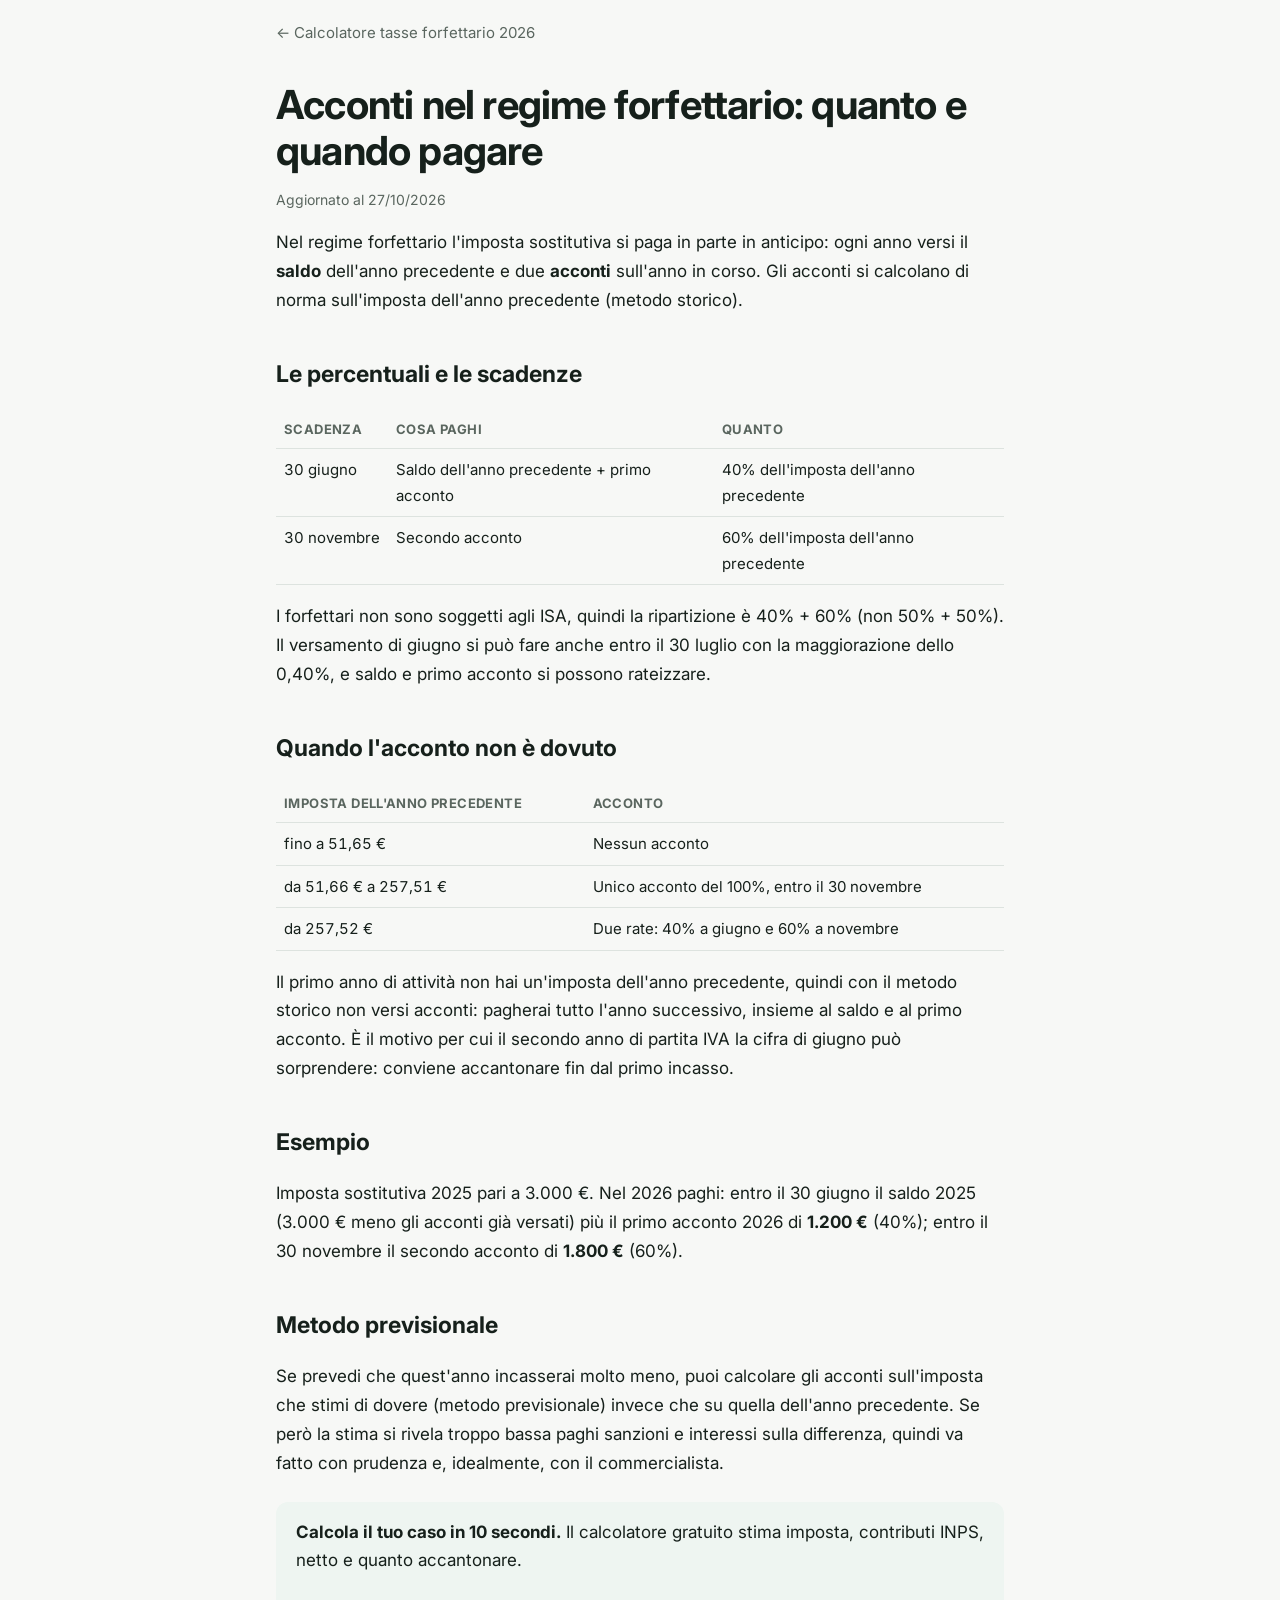
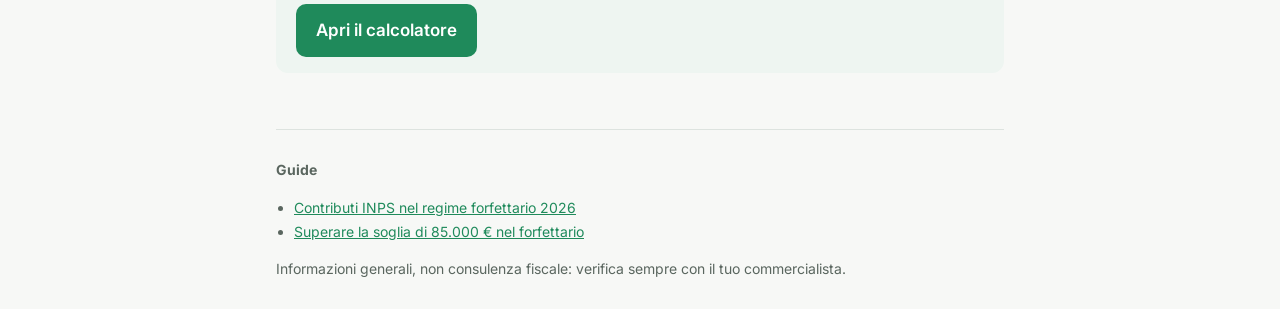
==== acconti-forfettario-2026.html @ 1becb8f0 "Guide: acconti, contributi INPS, soglia 85.000" ====
<!doctype html>
<html lang="it"><head><meta charset="utf-8"><meta name="viewport" content="width=device-width,initial-scale=1">
<title>Acconti forfettario 2026: quanto e quando si pagano</title>
<meta name="description" content="Acconti dell&#x27;imposta sostitutiva nel forfettario: 40% entro il 30 giugno, 60% entro il 30 novembre. Soglie, metodo storico e previsionale, esempio di calcolo.">
<link rel="canonical" href="https://rsorrentino.github.io/forfettario-2026/acconti-forfettario-2026.html">
<link href="https://fonts.googleapis.com/css2?family=Inter:wght@400;600;800&display=swap" rel="stylesheet">
<style>:root{--bg:#f7f8f6;--card:#fff;--ink:#16201b;--mute:#5a665f;--line:#dde3df;--accent:#1f8a5b;--accent-ink:#fff;--soft:#eef5f1}
@media (prefers-color-scheme:dark){:root:not([data-theme="light"]){--bg:#0f1412;--card:#161d1a;--ink:#e8efeb;--mute:#9aa8a0;--line:#26302b;--accent:#3cc485;--accent-ink:#06130c;--soft:#13261d}}
:root[data-theme="dark"]{--bg:#0f1412;--card:#161d1a;--ink:#e8efeb;--mute:#9aa8a0;--line:#26302b;--accent:#3cc485;--accent-ink:#06130c;--soft:#13261d}
*{box-sizing:border-box}body{margin:0;background:var(--bg);color:var(--ink);font:17px/1.7 Inter,system-ui,sans-serif}
.wrap{max-width:760px;margin:0 auto;padding:0 16px}nav{padding:20px 0;font-size:15px}nav a{color:var(--mute);text-decoration:none}
h1{font-size:clamp(28px,5vw,40px);line-height:1.15;margin:16px 0 8px;letter-spacing:-.02em}h2{font-size:23px;margin:40px 0 8px}
.meta{color:var(--mute);font-size:14px}table{width:100%;border-collapse:collapse;margin:16px 0;font-size:15px}
th,td{text-align:left;padding:8px;border-bottom:1px solid var(--line);vertical-align:top}th{color:var(--mute);font-size:13px;text-transform:uppercase;letter-spacing:.03em}
td.n{white-space:nowrap;font-variant-numeric:tabular-nums}.box{background:var(--soft);border-radius:12px;padding:16px 20px;margin:24px 0}
.btn{display:inline-block;background:var(--accent);color:var(--accent-ink);padding:12px 20px;border-radius:10px;font-weight:600;text-decoration:none}
a{color:var(--accent)}footer{margin-top:56px;padding:28px 0;border-top:1px solid var(--line);color:var(--mute);font-size:14px}
footer ul{padding-left:18px}</style></head>
<body><div class="wrap">
<nav><a href="./">← Calcolatore tasse forfettario 2026</a></nav>
<article>
<h1>Acconti nel regime forfettario: quanto e quando pagare</h1>
<p class="meta">Aggiornato al 27/10/2026</p>

<p>Nel regime forfettario l'imposta sostitutiva si paga in parte in anticipo: ogni anno versi il <b>saldo</b> dell'anno precedente e due <b>acconti</b> sull'anno in corso. Gli acconti si calcolano di norma sull'imposta dell'anno precedente (metodo storico).</p>
<h2>Le percentuali e le scadenze</h2>
<table><tr><th>Scadenza</th><th>Cosa paghi</th><th>Quanto</th></tr>
<tr><td class=n>30 giugno</td><td>Saldo dell'anno precedente + primo acconto</td><td>40% dell'imposta dell'anno precedente</td></tr>
<tr><td class=n>30 novembre</td><td>Secondo acconto</td><td>60% dell'imposta dell'anno precedente</td></tr></table>
<p>I forfettari non sono soggetti agli ISA, quindi la ripartizione è 40% + 60% (non 50% + 50%). Il versamento di giugno si può fare anche entro il 30 luglio con la maggiorazione dello 0,40%, e saldo e primo acconto si possono rateizzare.</p>
<h2>Quando l'acconto non è dovuto</h2>
<table><tr><th>Imposta dell'anno precedente</th><th>Acconto</th></tr>
<tr><td class=n>fino a 51,65 €</td><td>Nessun acconto</td></tr>
<tr><td class=n>da 51,66 € a 257,51 €</td><td>Unico acconto del 100%, entro il 30 novembre</td></tr>
<tr><td class=n>da 257,52 €</td><td>Due rate: 40% a giugno e 60% a novembre</td></tr></table>
<p>Il primo anno di attività non hai un'imposta dell'anno precedente, quindi con il metodo storico non versi acconti: pagherai tutto l'anno successivo, insieme al saldo e al primo acconto. È il motivo per cui il secondo anno di partita IVA la cifra di giugno può sorprendere: conviene accantonare fin dal primo incasso.</p>
<h2>Esempio</h2>
<p>Imposta sostitutiva 2025 pari a 3.000 €. Nel 2026 paghi: entro il 30 giugno il saldo 2025 (3.000 € meno gli acconti già versati) più il primo acconto 2026 di <b>1.200 €</b> (40%); entro il 30 novembre il secondo acconto di <b>1.800 €</b> (60%).</p>
<h2>Metodo previsionale</h2>
<p>Se prevedi che quest'anno incasserai molto meno, puoi calcolare gli acconti sull'imposta che stimi di dovere (metodo previsionale) invece che su quella dell'anno precedente. Se però la stima si rivela troppo bassa paghi sanzioni e interessi sulla differenza, quindi va fatto con prudenza e, idealmente, con il commercialista.</p>

<div class="box"><b>Calcola il tuo caso in 10 secondi.</b> Il calcolatore gratuito stima imposta, contributi INPS, netto e quanto accantonare.<br><br><a class="btn" href="./">Apri il calcolatore</a></div>
</article>
<footer><b>Guide</b><ul><li><a href="contributi-inps-forfettario-2026.html">Contributi INPS nel regime forfettario 2026</a></li><li><a href="superamento-soglia-85000-forfettario.html">Superare la soglia di 85.000 € nel forfettario</a></li></ul>
Informazioni generali, non consulenza fiscale: verifica sempre con il tuo commercialista.</footer>
</div></body></html>
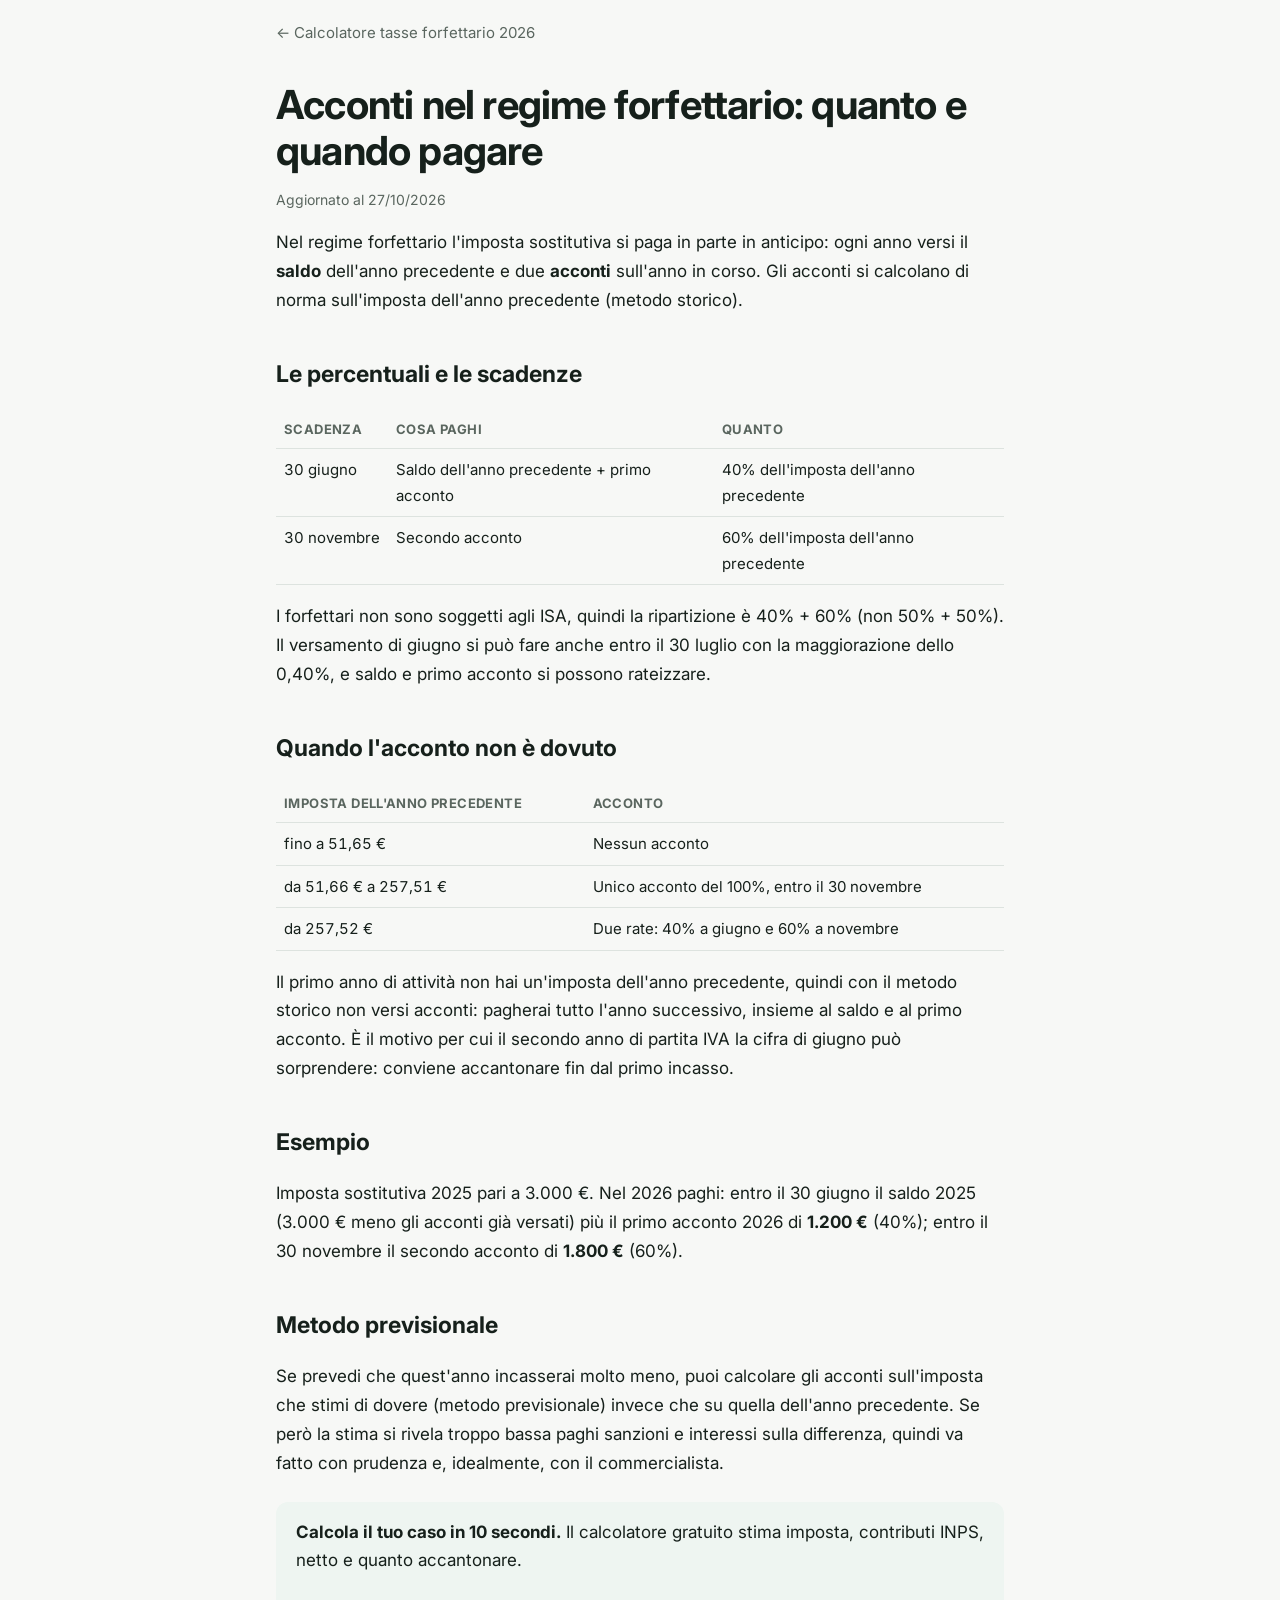
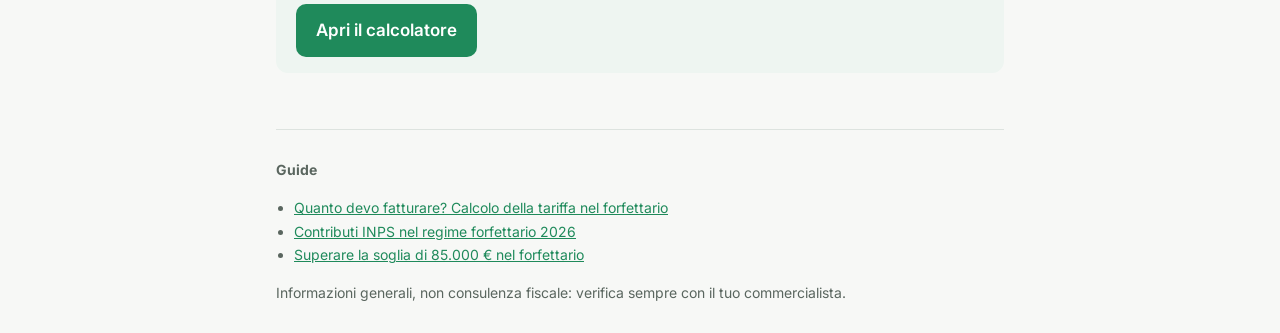
==== commit 84d90bd5: "Calcolo tariffa forfettario + kit features" ====
--- a/acconti-forfettario-2026.html
+++ b/acconti-forfettario-2026.html
@@ -15,7 +15,12 @@
 td.n{white-space:nowrap;font-variant-numeric:tabular-nums}.box{background:var(--soft);border-radius:12px;padding:16px 20px;margin:24px 0}
 .btn{display:inline-block;background:var(--accent);color:var(--accent-ink);padding:12px 20px;border-radius:10px;font-weight:600;text-decoration:none}
 a{color:var(--accent)}footer{margin-top:56px;padding:28px 0;border-top:1px solid var(--line);color:var(--mute);font-size:14px}
-footer ul{padding-left:18px}</style></head>
+footer ul{padding-left:18px}
+.calc{display:grid;grid-template-columns:1fr 1fr;gap:12px 20px;background:var(--card);border:1px solid var(--line);border-radius:14px;padding:20px;margin:20px 0}
+@media(max-width:640px){.calc{grid-template-columns:1fr}}label{display:block;font-weight:600;font-size:14px;margin-bottom:4px}
+input,select{width:100%;padding:9px 11px;border:1px solid var(--line);border-radius:8px;background:var(--bg);color:var(--ink);font:inherit}
+.out{grid-column:1/-1;border-top:1px solid var(--line);padding-top:12px}.out div{display:flex;justify-content:space-between;padding:6px 0;gap:12px}
+.out b{font-variant-numeric:tabular-nums}.out .big b{color:var(--accent);font-size:22px}</style></head>
 <body><div class="wrap">
 <nav><a href="./">← Calcolatore tasse forfettario 2026</a></nav>
 <article>
@@ -41,6 +46,6 @@
 
 <div class="box"><b>Calcola il tuo caso in 10 secondi.</b> Il calcolatore gratuito stima imposta, contributi INPS, netto e quanto accantonare.<br><br><a class="btn" href="./">Apri il calcolatore</a></div>
 </article>
-<footer><b>Guide</b><ul><li><a href="contributi-inps-forfettario-2026.html">Contributi INPS nel regime forfettario 2026</a></li><li><a href="superamento-soglia-85000-forfettario.html">Superare la soglia di 85.000 € nel forfettario</a></li></ul>
+<footer><b>Guide</b><ul><li><a href="calcolo-tariffa-forfettario.html">Quanto devo fatturare? Calcolo della tariffa nel forfettario</a></li><li><a href="contributi-inps-forfettario-2026.html">Contributi INPS nel regime forfettario 2026</a></li><li><a href="superamento-soglia-85000-forfettario.html">Superare la soglia di 85.000 € nel forfettario</a></li></ul>
 Informazioni generali, non consulenza fiscale: verifica sempre con il tuo commercialista.</footer>
 </div></body></html>
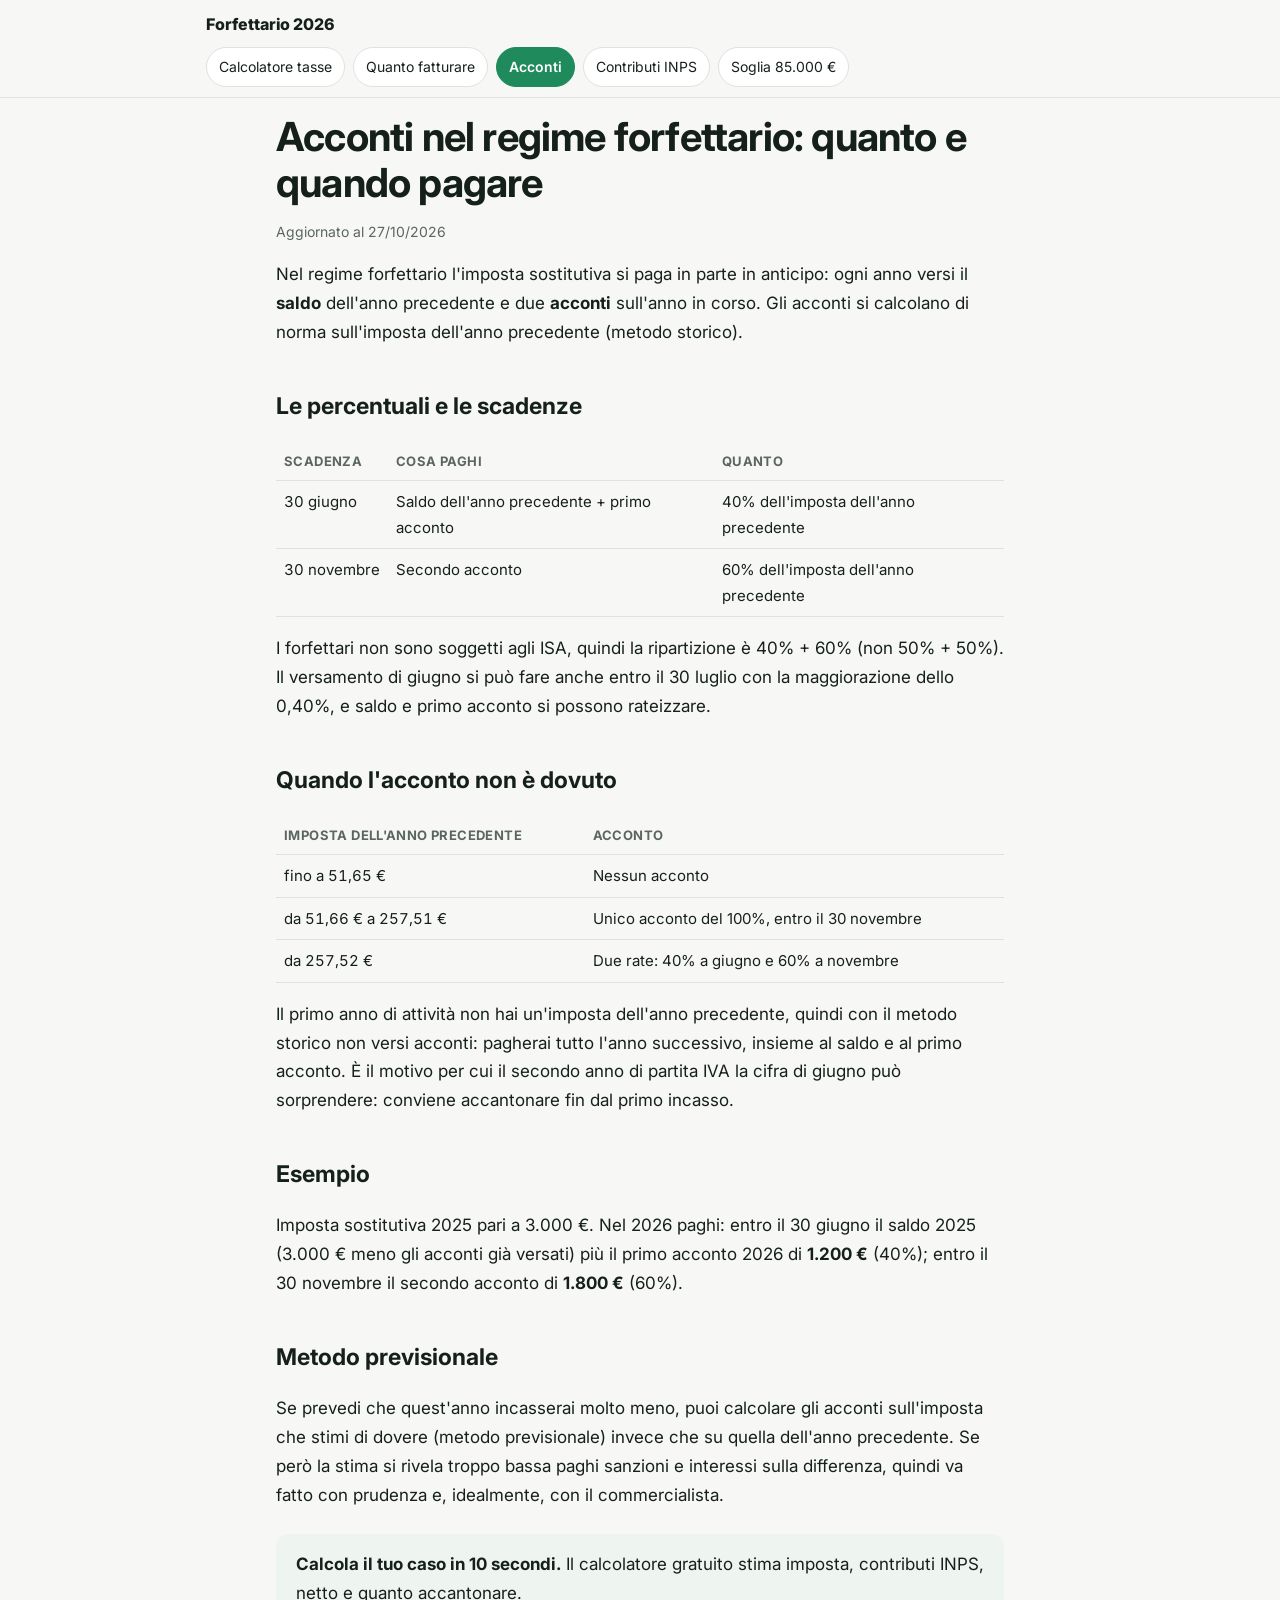
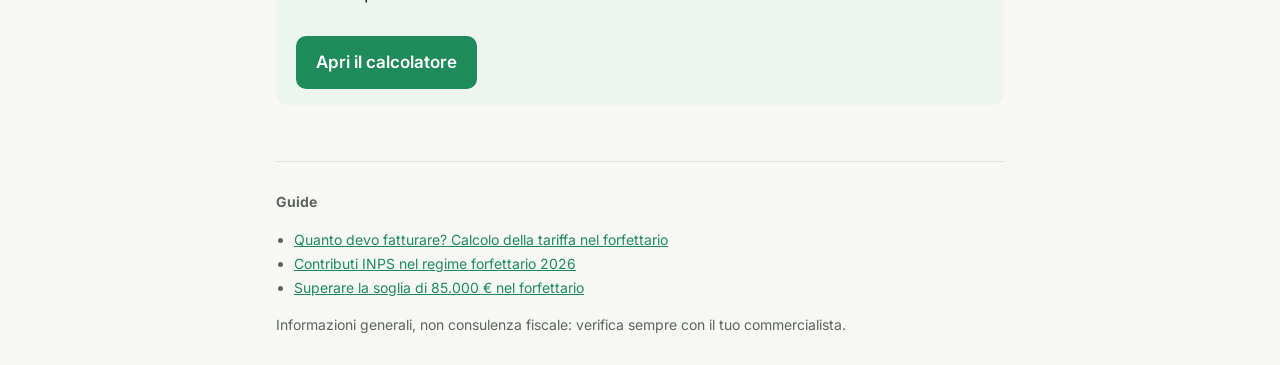
==== commit 412a3198: "Shared sticky nav + guide cards on home" ====
--- a/acconti-forfettario-2026.html
+++ b/acconti-forfettario-2026.html
@@ -8,7 +8,7 @@
 @media (prefers-color-scheme:dark){:root:not([data-theme="light"]){--bg:#0f1412;--card:#161d1a;--ink:#e8efeb;--mute:#9aa8a0;--line:#26302b;--accent:#3cc485;--accent-ink:#06130c;--soft:#13261d}}
 :root[data-theme="dark"]{--bg:#0f1412;--card:#161d1a;--ink:#e8efeb;--mute:#9aa8a0;--line:#26302b;--accent:#3cc485;--accent-ink:#06130c;--soft:#13261d}
 *{box-sizing:border-box}body{margin:0;background:var(--bg);color:var(--ink);font:17px/1.7 Inter,system-ui,sans-serif}
-.wrap{max-width:760px;margin:0 auto;padding:0 16px}nav{padding:20px 0;font-size:15px}nav a{color:var(--mute);text-decoration:none}
+.wrap{max-width:760px;margin:0 auto;padding:0 16px}
 h1{font-size:clamp(28px,5vw,40px);line-height:1.15;margin:16px 0 8px;letter-spacing:-.02em}h2{font-size:23px;margin:40px 0 8px}
 .meta{color:var(--mute);font-size:14px}table{width:100%;border-collapse:collapse;margin:16px 0;font-size:15px}
 th,td{text-align:left;padding:8px;border-bottom:1px solid var(--line);vertical-align:top}th{color:var(--mute);font-size:13px;text-transform:uppercase;letter-spacing:.03em}
@@ -20,9 +20,22 @@
 @media(max-width:640px){.calc{grid-template-columns:1fr}}label{display:block;font-weight:600;font-size:14px;margin-bottom:4px}
 input,select{width:100%;padding:9px 11px;border:1px solid var(--line);border-radius:8px;background:var(--bg);color:var(--ink);font:inherit}
 .out{grid-column:1/-1;border-top:1px solid var(--line);padding-top:12px}.out div{display:flex;justify-content:space-between;padding:6px 0;gap:12px}
-.out b{font-variant-numeric:tabular-nums}.out .big b{color:var(--accent);font-size:22px}</style></head>
-<body><div class="wrap">
-<nav><a href="./">← Calcolatore tasse forfettario 2026</a></nav>
+.out b{font-variant-numeric:tabular-nums}.out .big b{color:var(--accent);font-size:22px}
+.site-nav{position:sticky;top:0;z-index:10;background:var(--bg);border-bottom:1px solid var(--line)}
+.site-nav .in{max-width:900px;margin:0 auto;padding:10px 16px 0}
+.site-nav .brand{font-weight:800;font-size:16px;color:var(--ink);text-decoration:none;letter-spacing:-.01em}
+.site-nav ul{list-style:none;margin:8px -16px 0;padding:0 16px 10px;display:flex;gap:8px;overflow-x:auto;
+scrollbar-width:none;-webkit-overflow-scrolling:touch}.site-nav ul::-webkit-scrollbar{display:none}.site-nav ul::after{content:"";flex:0 0 40px}
+.site-nav a.l{display:block;white-space:nowrap;padding:7px 12px;border:1px solid var(--line);border-radius:999px;
+font-size:14px;color:var(--ink);text-decoration:none;background:var(--card)}
+.site-nav a.l[aria-current=page]{background:var(--accent);border-color:var(--accent);color:var(--accent-ink);font-weight:600}
+@media(max-width:759px){.site-nav ul{-webkit-mask-image:linear-gradient(90deg,#000 88%,transparent);mask-image:linear-gradient(90deg,#000 88%,transparent)}}
+@media(min-width:760px){.site-nav ul{flex-wrap:wrap;overflow:visible}}
+.guides{display:grid;grid-template-columns:1fr;gap:12px;margin:24px 0}@media(min-width:640px){.guides{grid-template-columns:1fr 1fr}}
+.guides a{display:block;background:var(--card);border:1px solid var(--line);border-radius:14px;padding:16px 18px;
+color:var(--ink);text-decoration:none}.guides a b{display:block;color:var(--accent);margin-bottom:4px}
+.guides a span{color:var(--mute);font-size:15px}</style></head>
+<body><nav class="site-nav" aria-label="Sezioni del sito"><div class="in"><a class="brand" href="./">Forfettario 2026</a><ul><li><a class="l" href="./">Calcolatore tasse</a></li><li><a class="l" href="calcolo-tariffa-forfettario.html">Quanto fatturare</a></li><li><a class="l" href="acconti-forfettario-2026.html" aria-current="page">Acconti</a></li><li><a class="l" href="contributi-inps-forfettario-2026.html">Contributi INPS</a></li><li><a class="l" href="superamento-soglia-85000-forfettario.html">Soglia 85.000 €</a></li></ul></div></nav><script>(function(){var u=document.querySelector(".site-nav ul"),a=u&&u.querySelector("[aria-current]");if(a)u.scrollLeft=a.offsetLeft-(u.clientWidth-a.offsetWidth)/2;})();</script><div class="wrap">
 <article>
 <h1>Acconti nel regime forfettario: quanto e quando pagare</h1>
 <p class="meta">Aggiornato al 27/10/2026</p>
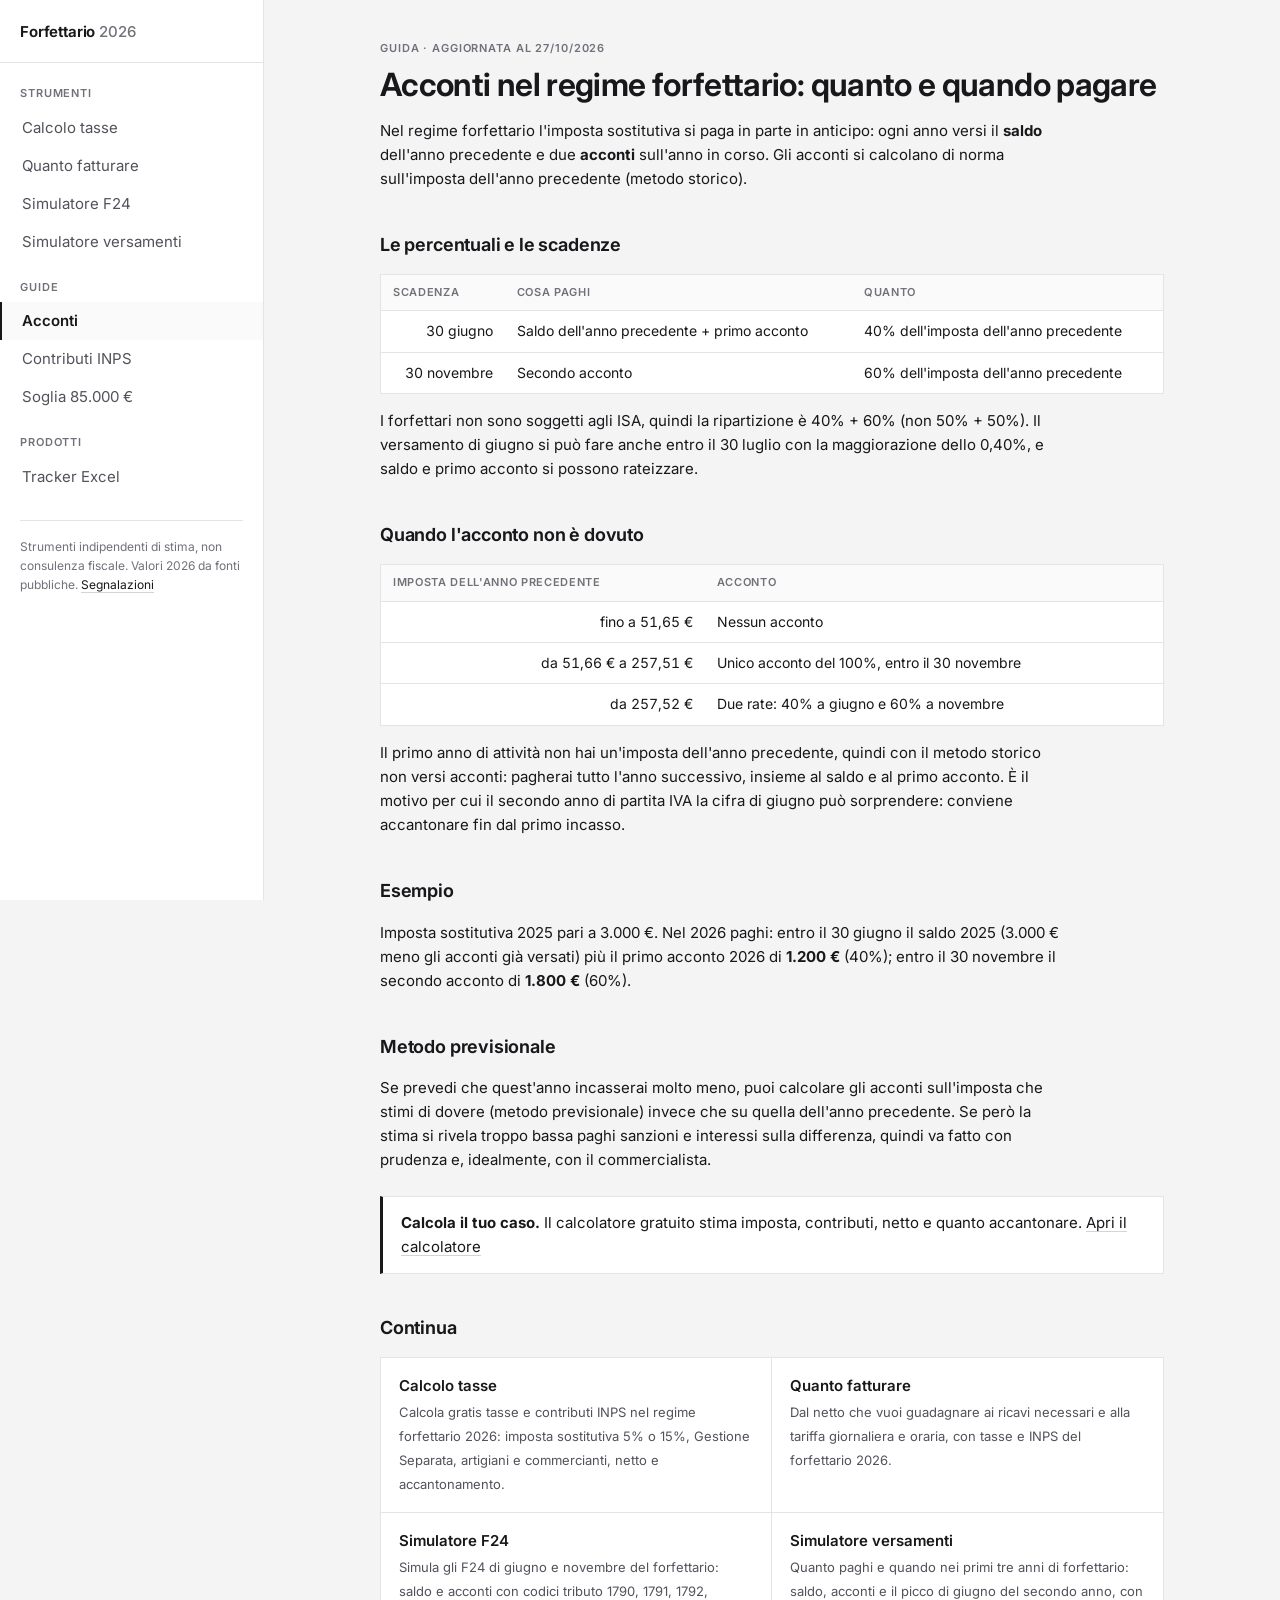
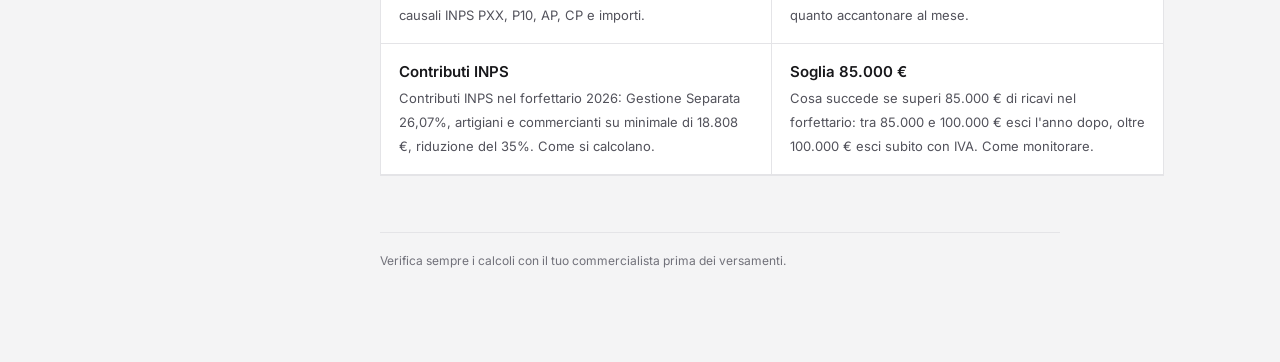
==== commit cf180609: "Web app: app shell, shared profile, F24 + payment simulators, grey square design" ====
--- a/acconti-forfettario-2026.html
+++ b/acconti-forfettario-2026.html
@@ -1,46 +1,30 @@
 <!doctype html>
-<html lang="it"><head><meta charset="utf-8"><meta name="viewport" content="width=device-width,initial-scale=1">
+<html lang="it">
+<head>
+<meta charset="utf-8">
+<meta name="viewport" content="width=device-width,initial-scale=1">
 <title>Acconti forfettario 2026: quanto e quando si pagano</title>
-<meta name="description" content="Acconti dell&#x27;imposta sostitutiva nel forfettario: 40% entro il 30 giugno, 60% entro il 30 novembre. Soglie, metodo storico e previsionale, esempio di calcolo.">
+<meta name="description" content="Acconti dell'imposta sostitutiva nel forfettario: 40% entro il 30 giugno, 60% entro il 30 novembre. Soglie, metodo storico e previsionale, esempio di calcolo.">
 <link rel="canonical" href="https://rsorrentino.github.io/forfettario-2026/acconti-forfettario-2026.html">
-<link href="https://fonts.googleapis.com/css2?family=Inter:wght@400;600;800&display=swap" rel="stylesheet">
-<style>:root{--bg:#f7f8f6;--card:#fff;--ink:#16201b;--mute:#5a665f;--line:#dde3df;--accent:#1f8a5b;--accent-ink:#fff;--soft:#eef5f1}
-@media (prefers-color-scheme:dark){:root:not([data-theme="light"]){--bg:#0f1412;--card:#161d1a;--ink:#e8efeb;--mute:#9aa8a0;--line:#26302b;--accent:#3cc485;--accent-ink:#06130c;--soft:#13261d}}
-:root[data-theme="dark"]{--bg:#0f1412;--card:#161d1a;--ink:#e8efeb;--mute:#9aa8a0;--line:#26302b;--accent:#3cc485;--accent-ink:#06130c;--soft:#13261d}
-*{box-sizing:border-box}body{margin:0;background:var(--bg);color:var(--ink);font:17px/1.7 Inter,system-ui,sans-serif}
-.wrap{max-width:760px;margin:0 auto;padding:0 16px}
-h1{font-size:clamp(28px,5vw,40px);line-height:1.15;margin:16px 0 8px;letter-spacing:-.02em}h2{font-size:23px;margin:40px 0 8px}
-.meta{color:var(--mute);font-size:14px}table{width:100%;border-collapse:collapse;margin:16px 0;font-size:15px}
-th,td{text-align:left;padding:8px;border-bottom:1px solid var(--line);vertical-align:top}th{color:var(--mute);font-size:13px;text-transform:uppercase;letter-spacing:.03em}
-td.n{white-space:nowrap;font-variant-numeric:tabular-nums}.box{background:var(--soft);border-radius:12px;padding:16px 20px;margin:24px 0}
-.btn{display:inline-block;background:var(--accent);color:var(--accent-ink);padding:12px 20px;border-radius:10px;font-weight:600;text-decoration:none}
-a{color:var(--accent)}footer{margin-top:56px;padding:28px 0;border-top:1px solid var(--line);color:var(--mute);font-size:14px}
-footer ul{padding-left:18px}
-.calc{display:grid;grid-template-columns:1fr 1fr;gap:12px 20px;background:var(--card);border:1px solid var(--line);border-radius:14px;padding:20px;margin:20px 0}
-@media(max-width:640px){.calc{grid-template-columns:1fr}}label{display:block;font-weight:600;font-size:14px;margin-bottom:4px}
-input,select{width:100%;padding:9px 11px;border:1px solid var(--line);border-radius:8px;background:var(--bg);color:var(--ink);font:inherit}
-.out{grid-column:1/-1;border-top:1px solid var(--line);padding-top:12px}.out div{display:flex;justify-content:space-between;padding:6px 0;gap:12px}
-.out b{font-variant-numeric:tabular-nums}.out .big b{color:var(--accent);font-size:22px}
-.site-nav{position:sticky;top:0;z-index:10;background:var(--bg);border-bottom:1px solid var(--line)}
-.site-nav .in{max-width:900px;margin:0 auto;padding:10px 16px 0}
-.site-nav .brand{font-weight:800;font-size:16px;color:var(--ink);text-decoration:none;letter-spacing:-.01em}
-.site-nav ul{list-style:none;margin:8px -16px 0;padding:0 16px 10px;display:flex;gap:8px;overflow-x:auto;
-scrollbar-width:none;-webkit-overflow-scrolling:touch}.site-nav ul::-webkit-scrollbar{display:none}.site-nav ul::after{content:"";flex:0 0 40px}
-.site-nav a.l{display:block;white-space:nowrap;padding:7px 12px;border:1px solid var(--line);border-radius:999px;
-font-size:14px;color:var(--ink);text-decoration:none;background:var(--card)}
-.site-nav a.l[aria-current=page]{background:var(--accent);border-color:var(--accent);color:var(--accent-ink);font-weight:600}
-@media(max-width:759px){.site-nav ul{-webkit-mask-image:linear-gradient(90deg,#000 88%,transparent);mask-image:linear-gradient(90deg,#000 88%,transparent)}}
-@media(min-width:760px){.site-nav ul{flex-wrap:wrap;overflow:visible}}
-.guides{display:grid;grid-template-columns:1fr;gap:12px;margin:24px 0}@media(min-width:640px){.guides{grid-template-columns:1fr 1fr}}
-.guides a{display:block;background:var(--card);border:1px solid var(--line);border-radius:14px;padding:16px 18px;
-color:var(--ink);text-decoration:none}.guides a b{display:block;color:var(--accent);margin-bottom:4px}
-.guides a span{color:var(--mute);font-size:15px}</style></head>
-<body><nav class="site-nav" aria-label="Sezioni del sito"><div class="in"><a class="brand" href="./">Forfettario 2026</a><ul><li><a class="l" href="./">Calcolatore tasse</a></li><li><a class="l" href="calcolo-tariffa-forfettario.html">Quanto fatturare</a></li><li><a class="l" href="acconti-forfettario-2026.html" aria-current="page">Acconti</a></li><li><a class="l" href="contributi-inps-forfettario-2026.html">Contributi INPS</a></li><li><a class="l" href="superamento-soglia-85000-forfettario.html">Soglia 85.000 €</a></li></ul></div></nav><script>(function(){var u=document.querySelector(".site-nav ul"),a=u&&u.querySelector("[aria-current]");if(a)u.scrollLeft=a.offsetLeft-(u.clientWidth-a.offsetWidth)/2;})();</script><div class="wrap">
-<article>
-<h1>Acconti nel regime forfettario: quanto e quando pagare</h1>
-<p class="meta">Aggiornato al 27/10/2026</p>
+<meta name="theme-color" content="#18181b">
+<link rel="icon" href="assets/icon.svg" type="image/svg+xml">
+<link rel="preconnect" href="https://fonts.googleapis.com"><link rel="preconnect" href="https://fonts.gstatic.com" crossorigin>
+<link href="https://fonts.googleapis.com/css2?family=Inter:wght@400;500;600;700&family=JetBrains+Mono:wght@400;500&display=swap" rel="stylesheet">
+<link rel="stylesheet" href="assets/app.css">
 
-<p>Nel regime forfettario l'imposta sostitutiva si paga in parte in anticipo: ogni anno versi il <b>saldo</b> dell'anno precedente e due <b>acconti</b> sull'anno in corso. Gli acconti si calcolano di norma sull'imposta dell'anno precedente (metodo storico).</p>
+</head>
+<body>
+<header class="topbar"><a class="brand" href="./">Forfettario <span>2026</span></a>
+<button class="menu-btn" type="button" aria-expanded="false" aria-controls="side">Menu</button></header>
+<div class="scrim"></div>
+<nav class="side" id="side" aria-label="Navigazione">
+<a class="brand" href="./">Forfettario <span>2026</span></a>
+<div class="nav-group"><h2>Strumenti</h2><a data-nav href="./">Calcolo tasse</a><a data-nav href="calcolo-tariffa-forfettario.html">Quanto fatturare</a><a data-nav href="simulatore-f24-forfettario.html">Simulatore F24</a><a data-nav href="simulatore-versamenti-forfettario.html">Simulatore versamenti</a></div><div class="nav-group"><h2>Guide</h2><a data-nav href="acconti-forfettario-2026.html" aria-current="page">Acconti</a><a data-nav href="contributi-inps-forfettario-2026.html">Contributi INPS</a><a data-nav href="superamento-soglia-85000-forfettario.html">Soglia 85.000 €</a></div><div class="nav-group"><h2>Prodotti</h2><a data-nav href="tracker-excel-forfettario.html">Tracker Excel</a></div>
+<p class="side-foot">Strumenti indipendenti di stima, non consulenza fiscale. Valori 2026 da fonti pubbliche. <a href="https://github.com/rsorrentino/forfettario-2026/issues">Segnalazioni</a></p>
+</nav>
+<main><div class="page">
+<article><p class="eyebrow">Guida · aggiornata al 27/10/2026</p>
+<h1>Acconti nel regime forfettario: quanto e quando pagare</h1><p>Nel regime forfettario l'imposta sostitutiva si paga in parte in anticipo: ogni anno versi il <b>saldo</b> dell'anno precedente e due <b>acconti</b> sull'anno in corso. Gli acconti si calcolano di norma sull'imposta dell'anno precedente (metodo storico).</p>
 <h2>Le percentuali e le scadenze</h2>
 <table><tr><th>Scadenza</th><th>Cosa paghi</th><th>Quanto</th></tr>
 <tr><td class=n>30 giugno</td><td>Saldo dell'anno precedente + primo acconto</td><td>40% dell'imposta dell'anno precedente</td></tr>
@@ -57,8 +41,11 @@
 <h2>Metodo previsionale</h2>
 <p>Se prevedi che quest'anno incasserai molto meno, puoi calcolare gli acconti sull'imposta che stimi di dovere (metodo previsionale) invece che su quella dell'anno precedente. Se però la stima si rivela troppo bassa paghi sanzioni e interessi sulla differenza, quindi va fatto con prudenza e, idealmente, con il commercialista.</p>
 
-<div class="box"><b>Calcola il tuo caso in 10 secondi.</b> Il calcolatore gratuito stima imposta, contributi INPS, netto e quanto accantonare.<br><br><a class="btn" href="./">Apri il calcolatore</a></div>
-</article>
-<footer><b>Guide</b><ul><li><a href="calcolo-tariffa-forfettario.html">Quanto devo fatturare? Calcolo della tariffa nel forfettario</a></li><li><a href="contributi-inps-forfettario-2026.html">Contributi INPS nel regime forfettario 2026</a></li><li><a href="superamento-soglia-85000-forfettario.html">Superare la soglia di 85.000 € nel forfettario</a></li></ul>
-Informazioni generali, non consulenza fiscale: verifica sempre con il tuo commercialista.</footer>
-</div></body></html>
+<div class="box"><b>Calcola il tuo caso.</b> Il calcolatore gratuito stima imposta, contributi, netto e quanto accantonare. <a href="./">Apri il calcolatore</a></div>
+</article><h2>Continua</h2><div class="cards"><a href="./"><b>Calcolo tasse</b><span>Calcola gratis tasse e contributi INPS nel regime forfettario 2026: imposta sostitutiva 5% o 15%, Gestione Separata, artigiani e commercianti, netto e accantonamento.</span></a><a href="calcolo-tariffa-forfettario.html"><b>Quanto fatturare</b><span>Dal netto che vuoi guadagnare ai ricavi necessari e alla tariffa giornaliera e oraria, con tasse e INPS del forfettario 2026.</span></a><a href="simulatore-f24-forfettario.html"><b>Simulatore F24</b><span>Simula gli F24 di giugno e novembre del forfettario: saldo e acconti con codici tributo 1790, 1791, 1792, causali INPS PXX, P10, AP, CP e importi.</span></a><a href="simulatore-versamenti-forfettario.html"><b>Simulatore versamenti</b><span>Quanto paghi e quando nei primi tre anni di forfettario: saldo, acconti e il picco di giugno del secondo anno, con quanto accantonare al mese.</span></a><a href="contributi-inps-forfettario-2026.html"><b>Contributi INPS</b><span>Contributi INPS nel forfettario 2026: Gestione Separata 26,07%, artigiani e commercianti su minimale di 18.808 €, riduzione del 35%. Come si calcolano.</span></a><a href="superamento-soglia-85000-forfettario.html"><b>Soglia 85.000 €</b><span>Cosa succede se superi 85.000 € di ricavi nel forfettario: tra 85.000 e 100.000 € esci l'anno dopo, oltre 100.000 € esci subito con IVA. Come monitorare.</span></a></div>
+<p class="foot">Verifica sempre i calcoli con il tuo commercialista prima dei versamenti.</p>
+</div></main>
+<script src="assets/calc.js"></script>
+<script src="assets/app.js"></script>
+</body>
+</html>
--- a/assets/app.css
+++ b/assets/app.css
@@ -0,0 +1,162 @@
+/* Forfettario 2026 — app shell and components. Grey palette, square corners, mobile first. */
+:root {
+  --bg: #f4f4f5; --surface: #ffffff; --surface-2: #fafafa; --line: #e4e4e7; --line-strong: #d4d4d8;
+  --text: #18181b; --text-2: #52525b; --text-3: #71717a; --ink: #18181b; --ink-contrast: #ffffff;
+  --bar: #a1a1aa; --bar-strong: #3f3f46; --warn: #92400e; --warn-bg: #fef3c7; --danger: #991b1b; --danger-bg: #fee2e2;
+  --font: "Inter", system-ui, -apple-system, "Segoe UI", sans-serif; --mono: "JetBrains Mono", ui-monospace, monospace;
+  --side: 264px; color-scheme: light;
+}
+@media (prefers-color-scheme: dark) { :root:not([data-theme="light"]) {
+  --bg: #0f0f10; --surface: #18181b; --surface-2: #1f1f23; --line: #2a2a2e; --line-strong: #3f3f46;
+  --text: #f4f4f5; --text-2: #a1a1aa; --text-3: #8b8b93; --ink: #f4f4f5; --ink-contrast: #18181b;
+  --bar: #52525b; --bar-strong: #d4d4d8; --warn: #fcd34d; --warn-bg: #2a2110; --danger: #fca5a5; --danger-bg: #2a1414;
+  color-scheme: dark; } }
+:root[data-theme="dark"] {
+  --bg: #0f0f10; --surface: #18181b; --surface-2: #1f1f23; --line: #2a2a2e; --line-strong: #3f3f46;
+  --text: #f4f4f5; --text-2: #a1a1aa; --text-3: #8b8b93; --ink: #f4f4f5; --ink-contrast: #18181b;
+  --bar: #52525b; --bar-strong: #d4d4d8; --warn: #fcd34d; --warn-bg: #2a2110; --danger: #fca5a5; --danger-bg: #2a1414;
+  color-scheme: dark;
+}
+
+*, *::before, *::after { box-sizing: border-box; border-radius: 0 !important; }
+html { -webkit-text-size-adjust: 100%; }
+body { margin: 0; background: var(--bg); color: var(--text); font: 15px/1.6 var(--font); -webkit-font-smoothing: antialiased; }
+a { color: var(--text); text-underline-offset: 3px; text-decoration-color: var(--line-strong); }
+a:hover { text-decoration-color: var(--text); }
+:focus-visible { outline: 2px solid var(--ink); outline-offset: 2px; }
+.num, td.n, .kpi b, .res b { font-variant-numeric: tabular-nums; }
+
+/* ---------- shell ---------- */
+.topbar { position: sticky; top: 0; z-index: 30; display: flex; align-items: center; justify-content: space-between;
+  height: 52px; padding: 0 16px; background: var(--surface); border-bottom: 1px solid var(--line); }
+.brand { font-weight: 650; letter-spacing: -.01em; text-decoration: none; color: var(--text); font-size: 15px; }
+.brand span { color: var(--text-3); font-weight: 500; }
+.menu-btn { appearance: none; background: none; border: 1px solid var(--line-strong); color: var(--text);
+  font: 500 13px var(--font); padding: 6px 12px; cursor: pointer; }
+.side { position: fixed; z-index: 40; inset: 0 auto 0 0; width: min(86vw, var(--side)); background: var(--surface);
+  border-right: 1px solid var(--line); transform: translateX(-100%); transition: transform .18s ease;
+  overflow-y: auto; padding: 20px 0 32px; }
+.side.open { transform: none; }
+.scrim { position: fixed; inset: 0; z-index: 35; background: rgba(0,0,0,.35); display: none; }
+.scrim.open { display: block; }
+.side .brand { display: block; padding: 0 20px 18px; border-bottom: 1px solid var(--line); margin-bottom: 8px; }
+.nav-group { padding: 14px 0 4px; }
+.nav-group h2 { margin: 0 20px 6px; font-size: 11px; font-weight: 600; letter-spacing: .08em; text-transform: uppercase; color: var(--text-3); }
+.nav-group a { display: block; padding: 7px 20px; text-decoration: none; color: var(--text-2); border-left: 2px solid transparent; }
+.nav-group a:hover { color: var(--text); background: var(--surface-2); }
+.nav-group a[aria-current="page"] { color: var(--text); font-weight: 600; border-left-color: var(--ink); background: var(--surface-2); }
+.side-foot { margin: 20px 20px 0; padding-top: 16px; border-top: 1px solid var(--line); font-size: 12px; color: var(--text-3); }
+
+main { min-width: 0; }
+.page { max-width: 880px; margin: 0 auto; padding: 24px 16px 64px; }
+@media (min-width: 960px) {
+  body { display: grid; grid-template-columns: var(--side) 1fr; }
+  .topbar, .scrim, .menu-btn { display: none; }
+  .side { position: sticky; top: 0; height: 100vh; transform: none; width: var(--side); transition: none; }
+  .page { padding: 40px 48px 80px; }
+}
+
+/* ---------- typography ---------- */
+.eyebrow { font-size: 11px; font-weight: 600; letter-spacing: .08em; text-transform: uppercase; color: var(--text-3); margin: 0 0 8px; }
+h1 { font-size: clamp(24px, 4.2vw, 32px); line-height: 1.2; letter-spacing: -.02em; font-weight: 650; margin: 0 0 10px; }
+.lede { color: var(--text-2); font-size: 16px; max-width: 640px; margin: 0 0 28px; }
+.page h2 { font-size: 18px; font-weight: 650; letter-spacing: -.01em; margin: 40px 0 10px; }
+.page h3 { font-size: 15px; font-weight: 600; margin: 24px 0 6px; }
+.meta, .small { color: var(--text-3); font-size: 13px; }
+.page p, .page li { max-width: 680px; }
+
+/* ---------- tool layout ---------- */
+.tool { display: grid; grid-template-columns: 1fr; border: 1px solid var(--line); background: var(--surface); }
+@media (min-width: 760px) { .tool { grid-template-columns: minmax(0, 5fr) minmax(0, 6fr); } }
+.tool > * { padding: 20px; min-width: 0; }
+.tool .form { border-bottom: 1px solid var(--line); }
+@media (min-width: 760px) { .tool .form { border-bottom: 0; border-right: 1px solid var(--line); } }
+.field { margin: 0 0 14px; }
+.field:last-child { margin-bottom: 0; }
+label, .label { display: block; font-size: 12px; font-weight: 600; color: var(--text-2); margin: 0 0 5px; letter-spacing: .01em; }
+input[type=number], input[type=text], select { width: 100%; height: 38px; padding: 0 10px; border: 1px solid var(--line-strong);
+  background: var(--surface); color: var(--text); font: 14px var(--font); }
+input:focus, select:focus { outline: 2px solid var(--ink); outline-offset: -1px; }
+.check { display: flex; gap: 8px; align-items: center; font-size: 13px; color: var(--text-2); font-weight: 500; }
+.check input { width: 16px; height: 16px; margin: 0; accent-color: var(--ink); }
+.row2 { display: grid; grid-template-columns: 1fr; gap: 0 12px; }
+@media (min-width: 480px) { .row2 { grid-template-columns: 1fr 1fr; } .row2 > .field { display: flex; flex-direction: column; justify-content: flex-end; } }
+.hint { font-size: 12px; color: var(--text-3); margin-top: 4px; }
+
+.res { display: flex; flex-direction: column; }
+.res .line { display: flex; justify-content: space-between; gap: 12px; padding: 9px 0; border-bottom: 1px solid var(--line); font-size: 14px; }
+.res .line span { color: var(--text-2); }
+.kpi { padding: 4px 0 16px; border-bottom: 1px solid var(--line); margin-bottom: 4px; }
+.kpi .label { margin: 0; }
+.kpi b { display: block; font-size: 32px; font-weight: 650; letter-spacing: -.02em; line-height: 1.2; }
+.notice { margin-top: 14px; padding: 10px 12px; border-left: 3px solid var(--line-strong); background: var(--surface-2); font-size: 13px; color: var(--text-2); }
+.notice[data-level="attenzione"] { border-color: var(--warn); background: var(--warn-bg); color: var(--warn); }
+.notice[data-level="fuori"] { border-color: var(--danger); background: var(--danger-bg); color: var(--danger); }
+.profile-note { font-size: 12px; color: var(--text-3); margin: 10px 0 0; }
+
+/* ---------- tables ---------- */
+.table-wrap { overflow-x: auto; border: 1px solid var(--line); background: var(--surface); margin: 14px 0; }
+table { width: 100%; border-collapse: collapse; font-size: 14px; }
+th, td { text-align: left; padding: 9px 12px; border-bottom: 1px solid var(--line); vertical-align: top; }
+th { font-size: 11px; font-weight: 600; letter-spacing: .06em; text-transform: uppercase; color: var(--text-3); background: var(--surface-2); white-space: nowrap; }
+tr:last-child td { border-bottom: 0; }
+td.n, th.n { text-align: right; white-space: nowrap; }
+tfoot td { font-weight: 650; background: var(--surface-2); }
+/* plain content tables in guides */
+.page > table, article table { border: 1px solid var(--line); background: var(--surface); margin: 14px 0; }
+@media (max-width: 600px) {
+  article table, article thead, article tbody, article tr, article td { display: block; width: 100%; }
+  article tr:first-child { display: none; }
+  article tr { border-bottom: 1px solid var(--line); padding: 6px 0; }
+  article td { border: 0; padding: 3px 12px; text-align: left !important; }
+  article td:first-child { font-weight: 600; }
+}
+
+/* ---------- F24 ---------- */
+.f24 { border: 1px solid var(--line-strong); background: var(--surface); margin: 18px 0; }
+.f24-head { display: flex; justify-content: space-between; align-items: baseline; gap: 12px; padding: 12px 16px;
+  background: var(--ink); color: var(--ink-contrast); }
+.f24-head b { font-size: 15px; }
+.f24-sec { padding: 8px 16px; font-size: 11px; font-weight: 600; letter-spacing: .08em; text-transform: uppercase;
+  color: var(--text-2); border-bottom: 1px solid var(--line); background: var(--surface-2); }
+.f24 table td.code { font-family: var(--mono); font-size: 13px; }
+@media (max-width: 600px) {
+  .f24 thead { display: none; }
+  .f24 tr { display: grid; grid-template-columns: 52px minmax(0, 1fr) auto; grid-auto-flow: row dense; gap: 2px 12px;
+    padding: 10px 16px; border-bottom: 1px solid var(--line); }
+  .f24 td { border: 0; padding: 0; }
+  .f24 td.code { grid-column: 1; grid-row: 1 / span 3; font-weight: 600; }
+  .f24 td.desc { grid-column: 2; grid-row: 1; }
+  .f24 td.deb, .f24 td.cred { grid-column: 3; grid-row: 1; font-weight: 600; }
+  .f24 td.cred:not(:empty)::after { content: " cr."; font-weight: 400; color: var(--text-3); }
+  .f24 td.rif, .f24 td.sede, .f24 td.mat { grid-column: 2; font-size: 12px; color: var(--text-3); }
+  .f24 td.sede:not(:empty)::before { content: "Sede "; } .f24 td.mat:not(:empty)::before { content: "CF/matr. "; }
+  .f24 td:empty { display: none; }
+}
+.f24-total { display: flex; justify-content: space-between; padding: 12px 16px; border-top: 1px solid var(--line-strong); font-weight: 650; }
+
+/* ---------- schedule bars ---------- */
+.bars td.bar { width: 40%; }
+.bars .b { height: 10px; background: var(--bar); }
+.bars tr.peak .b { background: var(--bar-strong); }
+.bars tr.peak td { font-weight: 600; }
+
+/* ---------- misc ---------- */
+.btn { display: inline-flex; align-items: center; gap: 8px; height: 40px; padding: 0 18px; border: 1px solid var(--ink);
+  background: var(--ink); color: var(--ink-contrast); font: 600 14px var(--font); text-decoration: none; cursor: pointer; }
+.btn.secondary { background: transparent; color: var(--text); border-color: var(--line-strong); }
+.btn[aria-disabled="true"] { opacity: .5; cursor: default; }
+.cards { display: grid; grid-template-columns: 1fr; gap: 0; border: 1px solid var(--line); background: var(--surface); margin: 14px 0; }
+@media (min-width: 640px) { .cards { grid-template-columns: 1fr 1fr; } }
+.cards a { display: block; padding: 16px 18px; text-decoration: none; border-bottom: 1px solid var(--line); }
+@media (min-width: 640px) { .cards a:nth-child(odd) { border-right: 1px solid var(--line); } }
+.cards a b { display: block; font-weight: 600; margin-bottom: 2px; }
+.cards a span { font-size: 13px; color: var(--text-2); }
+.cards a:hover { background: var(--surface-2); }
+.box { border: 1px solid var(--line); border-left: 3px solid var(--ink); background: var(--surface); padding: 14px 18px; margin: 24px 0; }
+details { border-bottom: 1px solid var(--line); padding: 12px 0; } summary { cursor: pointer; font-weight: 600; }
+details p { color: var(--text-2); margin: 8px 0 0; }
+ul.ticks { list-style: none; padding: 0; } ul.ticks li { padding: 6px 0 6px 22px; position: relative; border-bottom: 1px solid var(--line); }
+ul.ticks li::before { content: ""; position: absolute; left: 2px; top: 15px; width: 8px; height: 8px; background: var(--text-2); }
+.foot { margin-top: 56px; padding-top: 18px; border-top: 1px solid var(--line); font-size: 12px; color: var(--text-3); }
+[hidden] { display: none !important; }
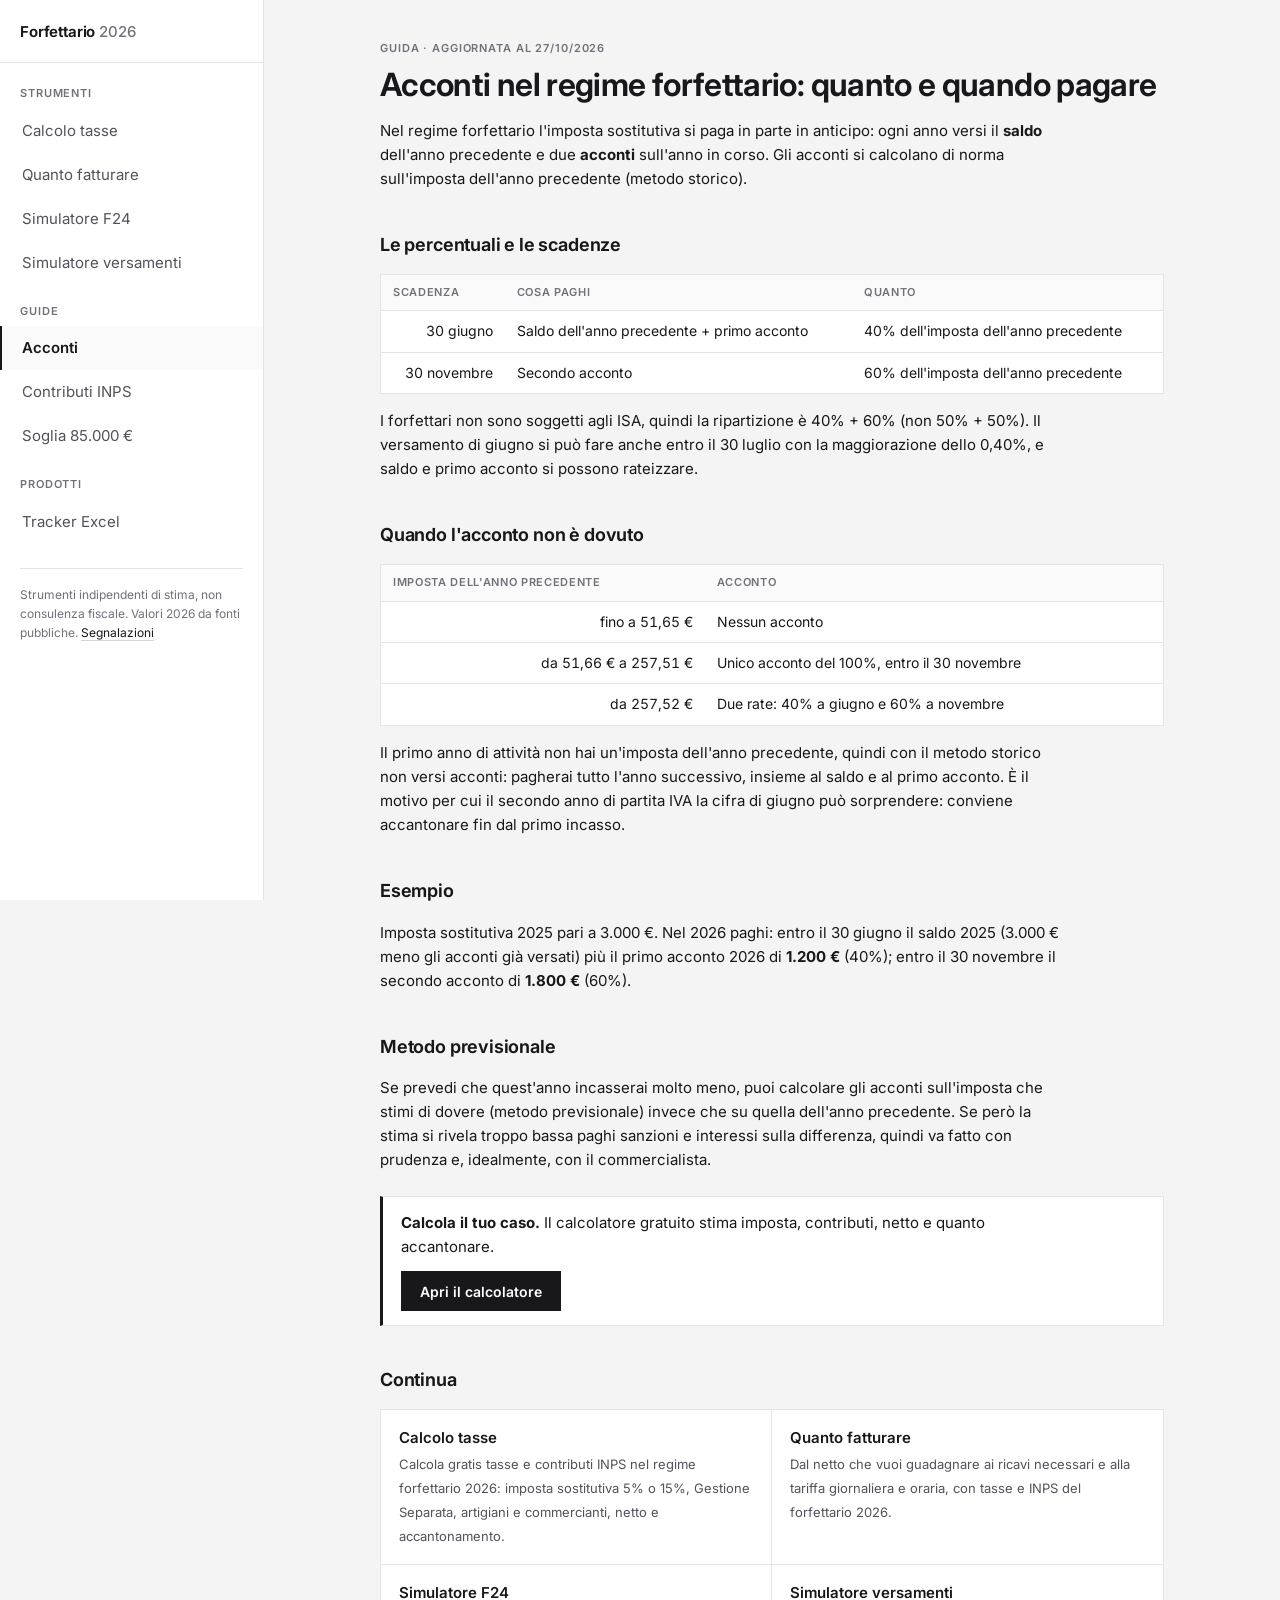
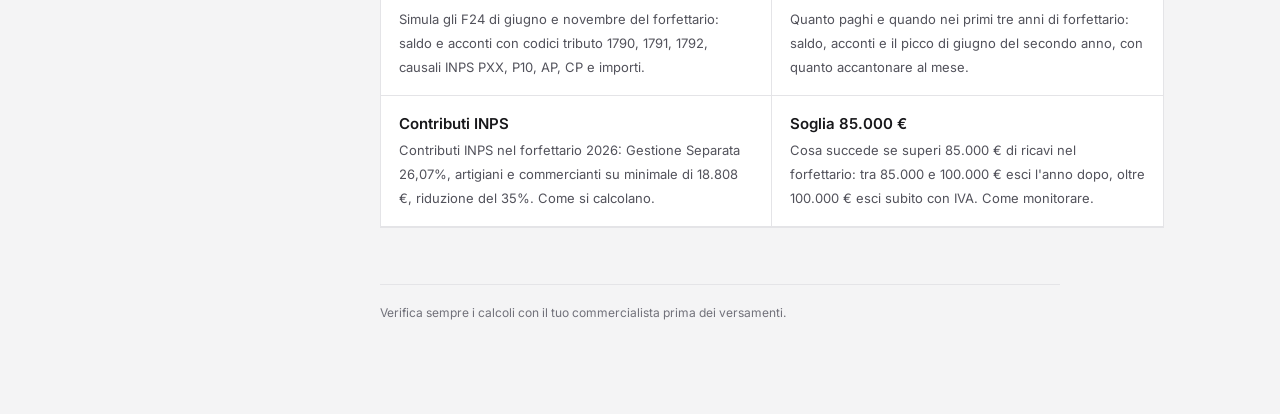
==== commit f7d2c610: "Layout fixes from Playwright audit: container-based F24/forms, dark header, tap targets, labels" ====
--- a/acconti-forfettario-2026.html
+++ b/acconti-forfettario-2026.html
@@ -41,7 +41,7 @@
 <h2>Metodo previsionale</h2>
 <p>Se prevedi che quest'anno incasserai molto meno, puoi calcolare gli acconti sull'imposta che stimi di dovere (metodo previsionale) invece che su quella dell'anno precedente. Se però la stima si rivela troppo bassa paghi sanzioni e interessi sulla differenza, quindi va fatto con prudenza e, idealmente, con il commercialista.</p>
 
-<div class="box"><b>Calcola il tuo caso.</b> Il calcolatore gratuito stima imposta, contributi, netto e quanto accantonare. <a href="./">Apri il calcolatore</a></div>
+<div class="box"><p style="margin:0 0 12px"><b>Calcola il tuo caso.</b> Il calcolatore gratuito stima imposta, contributi, netto e quanto accantonare.</p><a class="btn" href="./">Apri il calcolatore</a></div>
 </article><h2>Continua</h2><div class="cards"><a href="./"><b>Calcolo tasse</b><span>Calcola gratis tasse e contributi INPS nel regime forfettario 2026: imposta sostitutiva 5% o 15%, Gestione Separata, artigiani e commercianti, netto e accantonamento.</span></a><a href="calcolo-tariffa-forfettario.html"><b>Quanto fatturare</b><span>Dal netto che vuoi guadagnare ai ricavi necessari e alla tariffa giornaliera e oraria, con tasse e INPS del forfettario 2026.</span></a><a href="simulatore-f24-forfettario.html"><b>Simulatore F24</b><span>Simula gli F24 di giugno e novembre del forfettario: saldo e acconti con codici tributo 1790, 1791, 1792, causali INPS PXX, P10, AP, CP e importi.</span></a><a href="simulatore-versamenti-forfettario.html"><b>Simulatore versamenti</b><span>Quanto paghi e quando nei primi tre anni di forfettario: saldo, acconti e il picco di giugno del secondo anno, con quanto accantonare al mese.</span></a><a href="contributi-inps-forfettario-2026.html"><b>Contributi INPS</b><span>Contributi INPS nel forfettario 2026: Gestione Separata 26,07%, artigiani e commercianti su minimale di 18.808 €, riduzione del 35%. Come si calcolano.</span></a><a href="superamento-soglia-85000-forfettario.html"><b>Soglia 85.000 €</b><span>Cosa succede se superi 85.000 € di ricavi nel forfettario: tra 85.000 e 100.000 € esci l'anno dopo, oltre 100.000 € esci subito con IVA. Come monitorare.</span></a></div>
 <p class="foot">Verifica sempre i calcoli con il tuo commercialista prima dei versamenti.</p>
 </div></main>
--- a/assets/app.css
+++ b/assets/app.css
@@ -4,18 +4,18 @@
   --text: #18181b; --text-2: #52525b; --text-3: #71717a; --ink: #18181b; --ink-contrast: #ffffff;
   --bar: #a1a1aa; --bar-strong: #3f3f46; --warn: #92400e; --warn-bg: #fef3c7; --danger: #991b1b; --danger-bg: #fee2e2;
   --font: "Inter", system-ui, -apple-system, "Segoe UI", sans-serif; --mono: "JetBrains Mono", ui-monospace, monospace;
-  --side: 264px; color-scheme: light;
+  --head-bg: #18181b; --head-text: #fafafa; --side: 264px; color-scheme: light;
 }
 @media (prefers-color-scheme: dark) { :root:not([data-theme="light"]) {
   --bg: #0f0f10; --surface: #18181b; --surface-2: #1f1f23; --line: #2a2a2e; --line-strong: #3f3f46;
   --text: #f4f4f5; --text-2: #a1a1aa; --text-3: #8b8b93; --ink: #f4f4f5; --ink-contrast: #18181b;
   --bar: #52525b; --bar-strong: #d4d4d8; --warn: #fcd34d; --warn-bg: #2a2110; --danger: #fca5a5; --danger-bg: #2a1414;
-  color-scheme: dark; } }
+  --head-bg: #27272a; --head-text: #fafafa; color-scheme: dark; } }
 :root[data-theme="dark"] {
   --bg: #0f0f10; --surface: #18181b; --surface-2: #1f1f23; --line: #2a2a2e; --line-strong: #3f3f46;
   --text: #f4f4f5; --text-2: #a1a1aa; --text-3: #8b8b93; --ink: #f4f4f5; --ink-contrast: #18181b;
   --bar: #52525b; --bar-strong: #d4d4d8; --warn: #fcd34d; --warn-bg: #2a2110; --danger: #fca5a5; --danger-bg: #2a1414;
-  color-scheme: dark;
+  --head-bg: #27272a; --head-text: #fafafa; color-scheme: dark;
 }
 
 *, *::before, *::after { box-sizing: border-box; border-radius: 0 !important; }
@@ -32,7 +32,7 @@
 .brand { font-weight: 650; letter-spacing: -.01em; text-decoration: none; color: var(--text); font-size: 15px; }
 .brand span { color: var(--text-3); font-weight: 500; }
 .menu-btn { appearance: none; background: none; border: 1px solid var(--line-strong); color: var(--text);
-  font: 500 13px var(--font); padding: 6px 12px; cursor: pointer; }
+  font: 500 14px var(--font); height: 40px; padding: 0 16px; cursor: pointer; }
 .side { position: fixed; z-index: 40; inset: 0 auto 0 0; width: min(86vw, var(--side)); background: var(--surface);
   border-right: 1px solid var(--line); transform: translateX(-100%); transition: transform .18s ease;
   overflow-y: auto; padding: 20px 0 32px; }
@@ -42,7 +42,7 @@
 .side .brand { display: block; padding: 0 20px 18px; border-bottom: 1px solid var(--line); margin-bottom: 8px; }
 .nav-group { padding: 14px 0 4px; }
 .nav-group h2 { margin: 0 20px 6px; font-size: 11px; font-weight: 600; letter-spacing: .08em; text-transform: uppercase; color: var(--text-3); }
-.nav-group a { display: block; padding: 7px 20px; text-decoration: none; color: var(--text-2); border-left: 2px solid transparent; }
+.nav-group a { display: block; padding: 10px 20px; text-decoration: none; color: var(--text-2); border-left: 2px solid transparent; }
 .nav-group a:hover { color: var(--text); background: var(--surface-2); }
 .nav-group a[aria-current="page"] { color: var(--text); font-weight: 600; border-left-color: var(--ink); background: var(--surface-2); }
 .side-foot { margin: 20px 20px 0; padding-top: 16px; border-top: 1px solid var(--line); font-size: 12px; color: var(--text-3); }
@@ -73,14 +73,16 @@
 @media (min-width: 760px) { .tool .form { border-bottom: 0; border-right: 1px solid var(--line); } }
 .field { margin: 0 0 14px; }
 .field:last-child { margin-bottom: 0; }
+.row2 > .field, .row2 > .field:last-child { margin-bottom: 14px; }
 label, .label { display: block; font-size: 12px; font-weight: 600; color: var(--text-2); margin: 0 0 5px; letter-spacing: .01em; }
 input[type=number], input[type=text], select { width: 100%; height: 38px; padding: 0 10px; border: 1px solid var(--line-strong);
   background: var(--surface); color: var(--text); font: 14px var(--font); }
 input:focus, select:focus { outline: 2px solid var(--ink); outline-offset: -1px; }
-.check { display: flex; gap: 8px; align-items: center; font-size: 13px; color: var(--text-2); font-weight: 500; }
-.check input { width: 16px; height: 16px; margin: 0; accent-color: var(--ink); }
+.check { display: flex; gap: 10px; align-items: center; min-height: 40px; font-size: 13px; color: var(--text-2); font-weight: 500; }
+.check input { width: 20px; height: 20px; flex: none; margin: 0; accent-color: var(--ink); }
+.tool .form { container: form / inline-size; }
 .row2 { display: grid; grid-template-columns: 1fr; gap: 0 12px; }
-@media (min-width: 480px) { .row2 { grid-template-columns: 1fr 1fr; } .row2 > .field { display: flex; flex-direction: column; justify-content: flex-end; } }
+@container form (min-width: 380px) { .row2 { grid-template-columns: 1fr 1fr; } .row2 > .field { display: flex; flex-direction: column; justify-content: flex-end; } }
 .hint { font-size: 12px; color: var(--text-3); margin-top: 4px; }
 
 .res { display: flex; flex-direction: column; }
@@ -113,14 +115,14 @@
 }
 
 /* ---------- F24 ---------- */
-.f24 { border: 1px solid var(--line-strong); background: var(--surface); margin: 18px 0; }
+.f24 { border: 1px solid var(--line-strong); background: var(--surface); margin: 18px 0; container: f24 / inline-size; }
 .f24-head { display: flex; justify-content: space-between; align-items: baseline; gap: 12px; padding: 12px 16px;
-  background: var(--ink); color: var(--ink-contrast); }
+  background: var(--head-bg); color: var(--head-text); }
 .f24-head b { font-size: 15px; }
 .f24-sec { padding: 8px 16px; font-size: 11px; font-weight: 600; letter-spacing: .08em; text-transform: uppercase;
   color: var(--text-2); border-bottom: 1px solid var(--line); background: var(--surface-2); }
 .f24 table td.code { font-family: var(--mono); font-size: 13px; }
-@media (max-width: 600px) {
+@container f24 (max-width: 560px) {
   .f24 thead { display: none; }
   .f24 tr { display: grid; grid-template-columns: 52px minmax(0, 1fr) auto; grid-auto-flow: row dense; gap: 2px 12px;
     padding: 10px 16px; border-bottom: 1px solid var(--line); }
@@ -154,7 +156,8 @@
 .cards a span { font-size: 13px; color: var(--text-2); }
 .cards a:hover { background: var(--surface-2); }
 .box { border: 1px solid var(--line); border-left: 3px solid var(--ink); background: var(--surface); padding: 14px 18px; margin: 24px 0; }
-details { border-bottom: 1px solid var(--line); padding: 12px 0; } summary { cursor: pointer; font-weight: 600; }
+details { border-bottom: 1px solid var(--line); } summary { cursor: pointer; font-weight: 600; padding: 12px 0; min-height: 44px; }
+details p { padding-bottom: 12px; }
 details p { color: var(--text-2); margin: 8px 0 0; }
 ul.ticks { list-style: none; padding: 0; } ul.ticks li { padding: 6px 0 6px 22px; position: relative; border-bottom: 1px solid var(--line); }
 ul.ticks li::before { content: ""; position: absolute; left: 2px; top: 15px; width: 8px; height: 8px; background: var(--text-2); }
